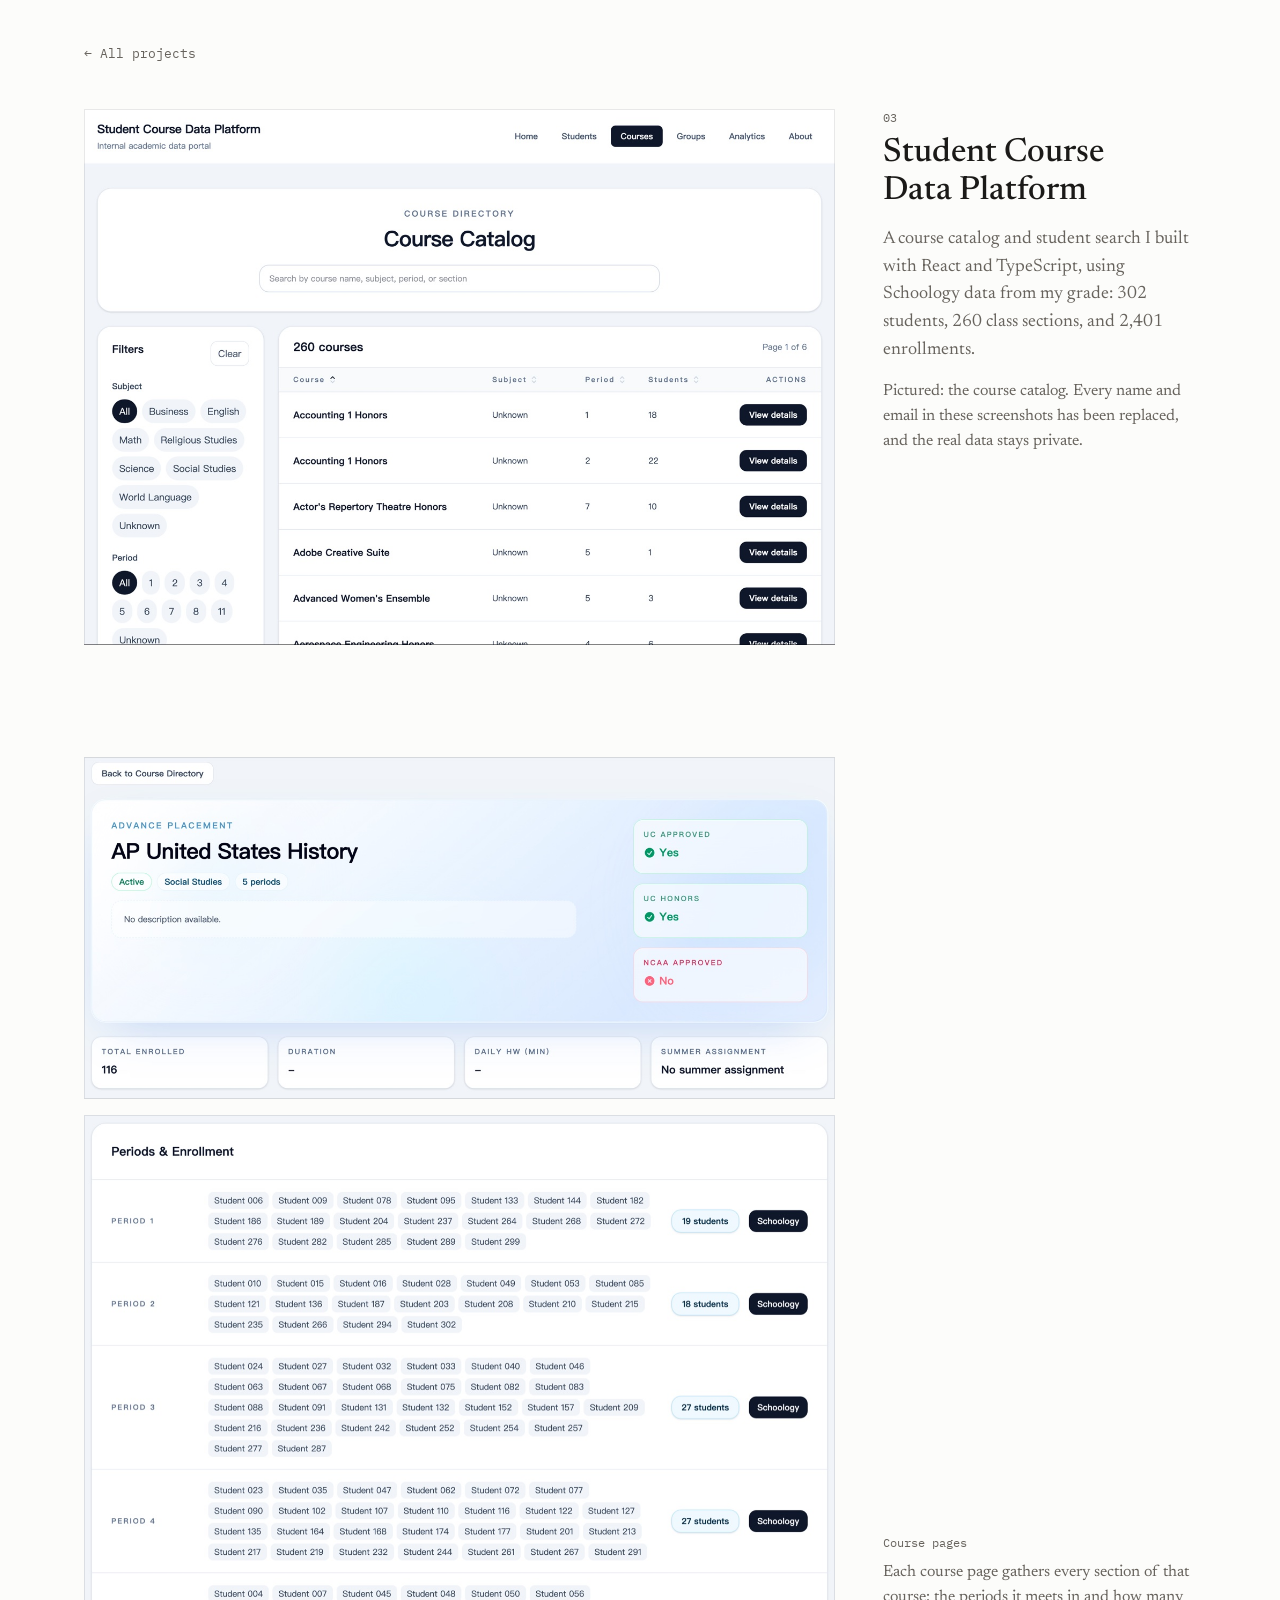
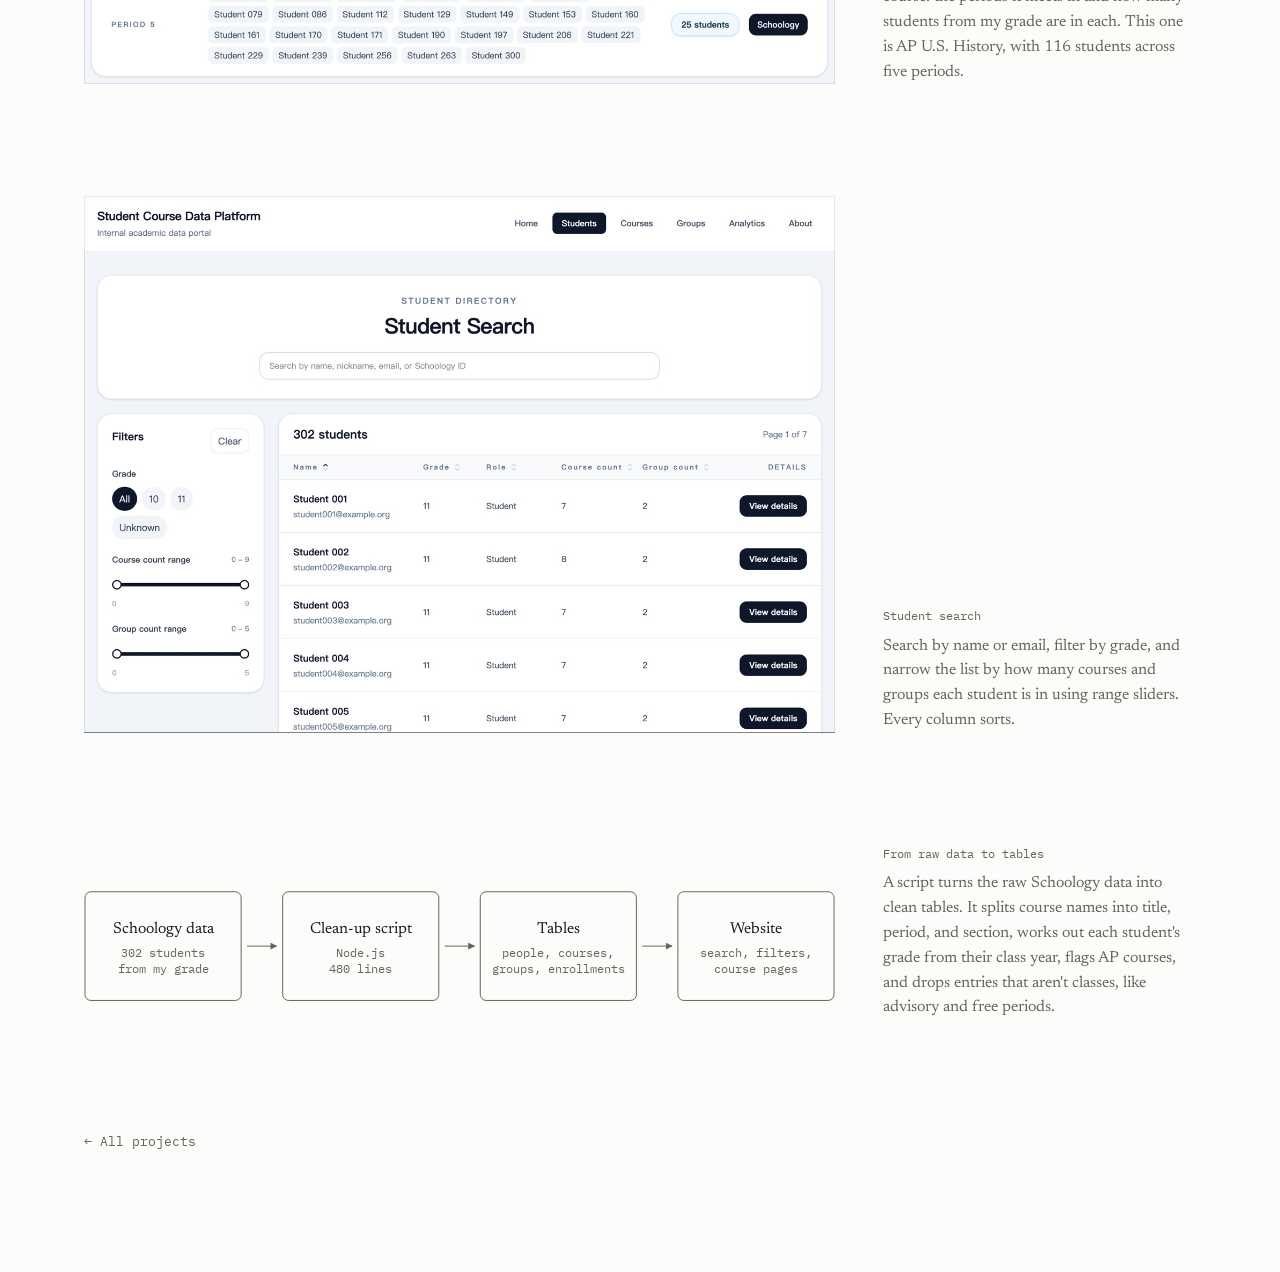
==== course-data-platform.html @ 7111d5cb "Add files via upload" ====
<!doctype html>
<html lang="en">
<head>
  <meta charset="utf-8">
  <meta name="viewport" content="width=device-width, initial-scale=1">
  <title>Student Course Data Platform · Your Name</title>
  <meta name="description" content="A course catalog and student search built with React and TypeScript from my grade's Schoology data.">
  <link rel="preconnect" href="https://fonts.googleapis.com">
  <link rel="preconnect" href="https://fonts.gstatic.com" crossorigin>
  <link rel="stylesheet" href="https://fonts.googleapis.com/css2?family=IBM+Plex+Mono&family=Newsreader:opsz,wght@6..72,400..500&display=swap">
  <link rel="stylesheet" href="style.css">
</head>
<body>
  <main class="page">
    <a class="back" href="index.html">← All projects</a>

    <div class="row first">
      <header class="label">
        <span class="tag">03</span>
        <h1>Student Course Data Platform</h1>
        <p class="summary">A course catalog and student search I built with React and TypeScript, using Schoology data from my grade: 302 students, 260 class sections, and 2,401 enrollments.</p>
        <p>Pictured: the course catalog. Every name and email in these screenshots has been replaced, and the real data stays private.</p>
      </header>
      <div class="media">
        <img class="screen" src="images/course-platform/course-catalog.jpg" width="1400" height="1000" alt="The Course Catalog page: a search box, subject and period filters, and a sortable table of 260 courses with period and student counts.">
      </div>
    </div>

    <figure class="row">
      <div class="media stack">
        <img class="screen" src="images/course-platform/course-page-top.jpg" width="1400" height="638" alt="The course page for AP United States History: AP label, social studies, five periods, UC approval badges, and 116 students enrolled.">
        <img class="screen" src="images/course-platform/course-page-periods.jpg" width="1400" height="1061" alt="Periods and enrollment for the same course: five periods with 19, 18, 27, 27, and 25 students, each student shown as a placeholder name.">
      </div>
      <figcaption class="label">
        <span class="tag">Course pages</span>
        Each course page gathers every section of that course: the periods it meets in and how many students from my grade are in each. This one is AP U.S. History, with 116 students across five periods.
      </figcaption>
    </figure>

    <figure class="row">
      <div class="media"><img class="screen" src="images/course-platform/student-search.jpg" width="1400" height="1000" alt="The Student Search page with placeholder names: grade filter, range sliders for course and group counts, and a sortable table."></div>
      <figcaption class="label">
        <span class="tag">Student search</span>
        Search by name or email, filter by grade, and narrow the list by how many courses and groups each student is in using range sliders. Every column sorts.
      </figcaption>
    </figure>

    <figure class="row">
      <div class="media diagram">
        <svg viewBox="0 0 760 150" role="img" aria-labelledby="pipe-title pipe-desc">
          <title id="pipe-title">From raw data to the website</title>
          <desc id="pipe-desc">Schoology data for 302 students goes through a 480-line Node.js clean-up script, which produces tables of people, courses, groups, and enrollments that the website reads.</desc>
          <defs>
            <marker id="pipe-arrow" viewBox="0 0 10 10" refX="9" refY="5" markerWidth="7" markerHeight="7" orient="auto">
              <path class="dg-head" d="M0 0 L10 5 L0 10 z"/>
            </marker>
          </defs>
          <rect class="dg-box" x="1" y="20" width="158" height="110" rx="6"/>
          <text class="dg-text" x="80" y="62" text-anchor="middle">Schoology data</text>
          <text class="dg-small" x="80" y="86" text-anchor="middle">302 students</text>
          <text class="dg-small" x="80" y="102" text-anchor="middle">from my grade</text>
          <path class="dg-line" d="M165 75 L195 75" marker-end="url(#pipe-arrow)"/>
          <rect class="dg-box" x="201" y="20" width="158" height="110" rx="6"/>
          <text class="dg-text" x="280" y="62" text-anchor="middle">Clean-up script</text>
          <text class="dg-small" x="280" y="86" text-anchor="middle">Node.js</text>
          <text class="dg-small" x="280" y="102" text-anchor="middle">480 lines</text>
          <path class="dg-line" d="M365 75 L395 75" marker-end="url(#pipe-arrow)"/>
          <rect class="dg-box" x="401" y="20" width="158" height="110" rx="6"/>
          <text class="dg-text" x="480" y="62" text-anchor="middle">Tables</text>
          <text class="dg-small" x="480" y="86" text-anchor="middle">people, courses,</text>
          <text class="dg-small" x="480" y="102" text-anchor="middle">groups, enrollments</text>
          <path class="dg-line" d="M565 75 L595 75" marker-end="url(#pipe-arrow)"/>
          <rect class="dg-box" x="601" y="20" width="158" height="110" rx="6"/>
          <text class="dg-text" x="680" y="62" text-anchor="middle">Website</text>
          <text class="dg-small" x="680" y="86" text-anchor="middle">search, filters,</text>
          <text class="dg-small" x="680" y="102" text-anchor="middle">course pages</text>
        </svg>
      </div>
      <figcaption class="label">
        <span class="tag">From raw data to tables</span>
        A script turns the raw Schoology data into clean tables. It splits course names into title, period, and section, works out each student's grade from their class year, flags AP courses, and drops entries that aren't classes, like advisory and free periods.
      </figcaption>
    </figure>

    <nav class="pager" aria-label="Projects">
      <a href="index.html">← All projects</a>
    </nav>
  </main>
</body>
</html>
---- style.css ----
:root {
  --bg: #fcfcfa;
  --text: #1b1a18;
  --muted: #67635d;
  --placeholder: #ecebe6;
  --placeholder-text: #6f6b65;
  --accent: #1d4f91;
  --berry: #c4483f;
  --zone: rgba(29, 79, 145, 0.12);
  --frame: rgba(0, 0, 0, 0.09);
  --serif: "Newsreader", Georgia, "Times New Roman", serif;
  --mono: "IBM Plex Mono", ui-monospace, "SF Mono", Menlo, monospace;
}

@media (prefers-color-scheme: dark) {
  :root {
    --bg: #131312;
    --text: #ecebe7;
    --muted: #a9a59e;
    --placeholder: #232220;
    --placeholder-text: #a09c95;
    --accent: #8fb3ec;
    --berry: #e0675d;
    --zone: rgba(143, 179, 236, 0.16);
    --frame: rgba(255, 255, 255, 0.1);
  }
}

*, *::before, *::after { box-sizing: border-box; }

body {
  margin: 0;
  background: var(--bg);
  color: var(--text);
  font-family: var(--serif);
  font-size: 19px;
  line-height: 1.5;
  -webkit-font-smoothing: antialiased;
}

a { color: inherit; text-decoration-thickness: 1px; text-underline-offset: 3px; }
a:focus-visible { outline: 2px solid var(--accent); outline-offset: 4px; }
img, video, svg { display: block; max-width: 100%; }
img, video { height: auto; }
figure { margin: 0; }

/* Gray box for a photo or video that hasn't been added yet */
.slot {
  display: flex;
  flex-direction: column;
  align-items: center;
  justify-content: center;
  gap: 18px;
  aspect-ratio: 3 / 2;
  padding: 24px;
  background: var(--placeholder);
  font-family: var(--mono);
  font-size: 12px;
  line-height: 1.5;
  text-align: center;
  color: var(--placeholder-text);
}

/* Home: the intro plus five projects, 3 x 2 on desktop, 2 x 3 on tablets, 1 column on phones */

.index {
  display: grid;
  grid-template-columns: repeat(3, minmax(0, 1fr));
  gap: 72px 48px;
  max-width: 1320px;
  margin: 0 auto;
  padding: 56px 64px 120px;
}

.intro p { margin: 0 0 14px; max-width: 21em; }
.intro .hello { margin-bottom: 18px; font-size: 25px; font-weight: 500; line-height: 1.3; }
.intro .contact { margin-top: 28px; font-family: var(--mono); font-size: 13px; line-height: 2; color: var(--muted); }

.project { display: block; text-decoration: none; }
.project .thumb { aspect-ratio: 3 / 2; overflow: hidden; background: var(--placeholder); transition: opacity 0.15s; }
.project .thumb img { width: 100%; height: 100%; object-fit: cover; }
.project:hover .thumb { opacity: 0.85; }
.project .title { display: flex; align-items: baseline; gap: 12px; margin: 16px 0 6px; font-size: 21px; font-weight: 500; line-height: 1.3; }
.project .num { font-family: var(--mono); font-size: 13px; font-weight: 400; color: var(--muted); }
.project:hover .name { text-decoration: underline; text-decoration-thickness: 1px; text-underline-offset: 4px; }
.project .desc { margin: 0; font-size: 17px; line-height: 1.45; color: var(--muted); }

/* Project page: every row is media on the left and a short label beside it */

.page { max-width: 1240px; margin: 0 auto; padding: 40px 64px 120px; }

.back, .pager { font-family: var(--mono); font-size: 13px; }
.back, .pager a { color: var(--muted); text-decoration: none; }
.back:hover, .pager a:hover { color: var(--text); }

.row {
  display: grid;
  grid-template-columns: minmax(0, 2.4fr) minmax(0, 1fr);
  column-gap: 48px;
  align-items: end;
  margin-bottom: 112px;
}
.row .media { grid-column: 1; grid-row: 1; }
.row .label { grid-column: 2; grid-row: 1; }
.row.first { align-items: start; margin-top: 40px; }

.label { max-width: 22em; font-size: 16px; line-height: 1.55; color: var(--muted); }
.label .tag { display: block; margin-bottom: 8px; font-family: var(--mono); font-size: 12px; color: var(--muted); }
.label h1 { margin: 0; font-size: clamp(28px, 2.6vw, 36px); font-weight: 500; line-height: 1.15; color: var(--text); text-wrap: balance; }
.label p { margin: 14px 0 0; }
.label .summary { font-size: 18px; }
.label .links { font-family: var(--mono); font-size: 13px; }
.label .links a { color: var(--text); }

/* Portrait video in the first row: as tall as the screen allows, up to 400px wide */
.row.first.tall-media { grid-template-columns: auto minmax(0, 1fr); }
.vertical { width: min(400px, calc((100vh - 160px) * 9 / 16)); aspect-ratio: 9 / 16; background: var(--placeholder); }

.video-slot { aspect-ratio: 16 / 9; }
.play { display: grid; place-items: center; width: 72px; height: 72px; border-radius: 50%; background: var(--bg); }
.play::before {
  content: "";
  margin-left: 5px;
  border-left: 18px solid var(--text);
  border-top: 11px solid transparent;
  border-bottom: 11px solid transparent;
}

.grid-2 { display: grid; grid-template-columns: repeat(2, minmax(0, 1fr)); gap: 16px; }
.phones { max-width: 560px; }
.narrow { max-width: min(100%, 480px); }
/* Screenshots have pale edges, so give them a hairline frame */
.screen { outline: 1px solid var(--frame); outline-offset: -1px; }
.stack { display: grid; gap: 16px; }
.schematic { width: 722px; background: #fff; }

/* "How it decides" diagram */
.diagram { overflow-x: auto; }
.diagram svg { width: 100%; min-width: 640px; height: auto; }
.dg-belt { fill: var(--placeholder); }
.dg-box { fill: var(--bg); stroke: var(--muted); stroke-width: 1; }
.dg-zone { fill: var(--zone); }
.dg-berry { fill: var(--berry); }
.dg-line { fill: none; stroke: var(--muted); stroke-width: 1; }
.dg-dash { fill: none; stroke: var(--muted); stroke-width: 1; stroke-dasharray: 4 4; }
.dg-trigger { stroke: var(--berry); stroke-width: 2; }
.dg-flap { stroke: var(--text); stroke-width: 4; stroke-linecap: round; }
.dg-head { fill: var(--muted); }
.dg-text { fill: var(--text); font-family: var(--serif); font-size: 16px; }
.dg-small { fill: var(--muted); font-family: var(--mono); font-size: 12px; }

@media (max-width: 1080px) {
  .index { grid-template-columns: repeat(2, minmax(0, 1fr)); gap: 64px 40px; padding: 48px 40px 96px; }
}

@media (max-width: 860px) {
  .page { padding: 28px 22px 80px; }
  .row, .row.first, .row.first.tall-media { grid-template-columns: minmax(0, 1fr); row-gap: 18px; margin-bottom: 72px; }
  .row .media, .row .label { grid-column: 1; grid-row: auto; }
  .row.first { margin-top: 32px; }
  .vertical { width: min(100%, 420px); }
  .grid-2 { gap: 10px; }
}

@media (max-width: 640px) {
  .index { grid-template-columns: minmax(0, 1fr); gap: 56px; padding: 36px 22px 80px; }
}
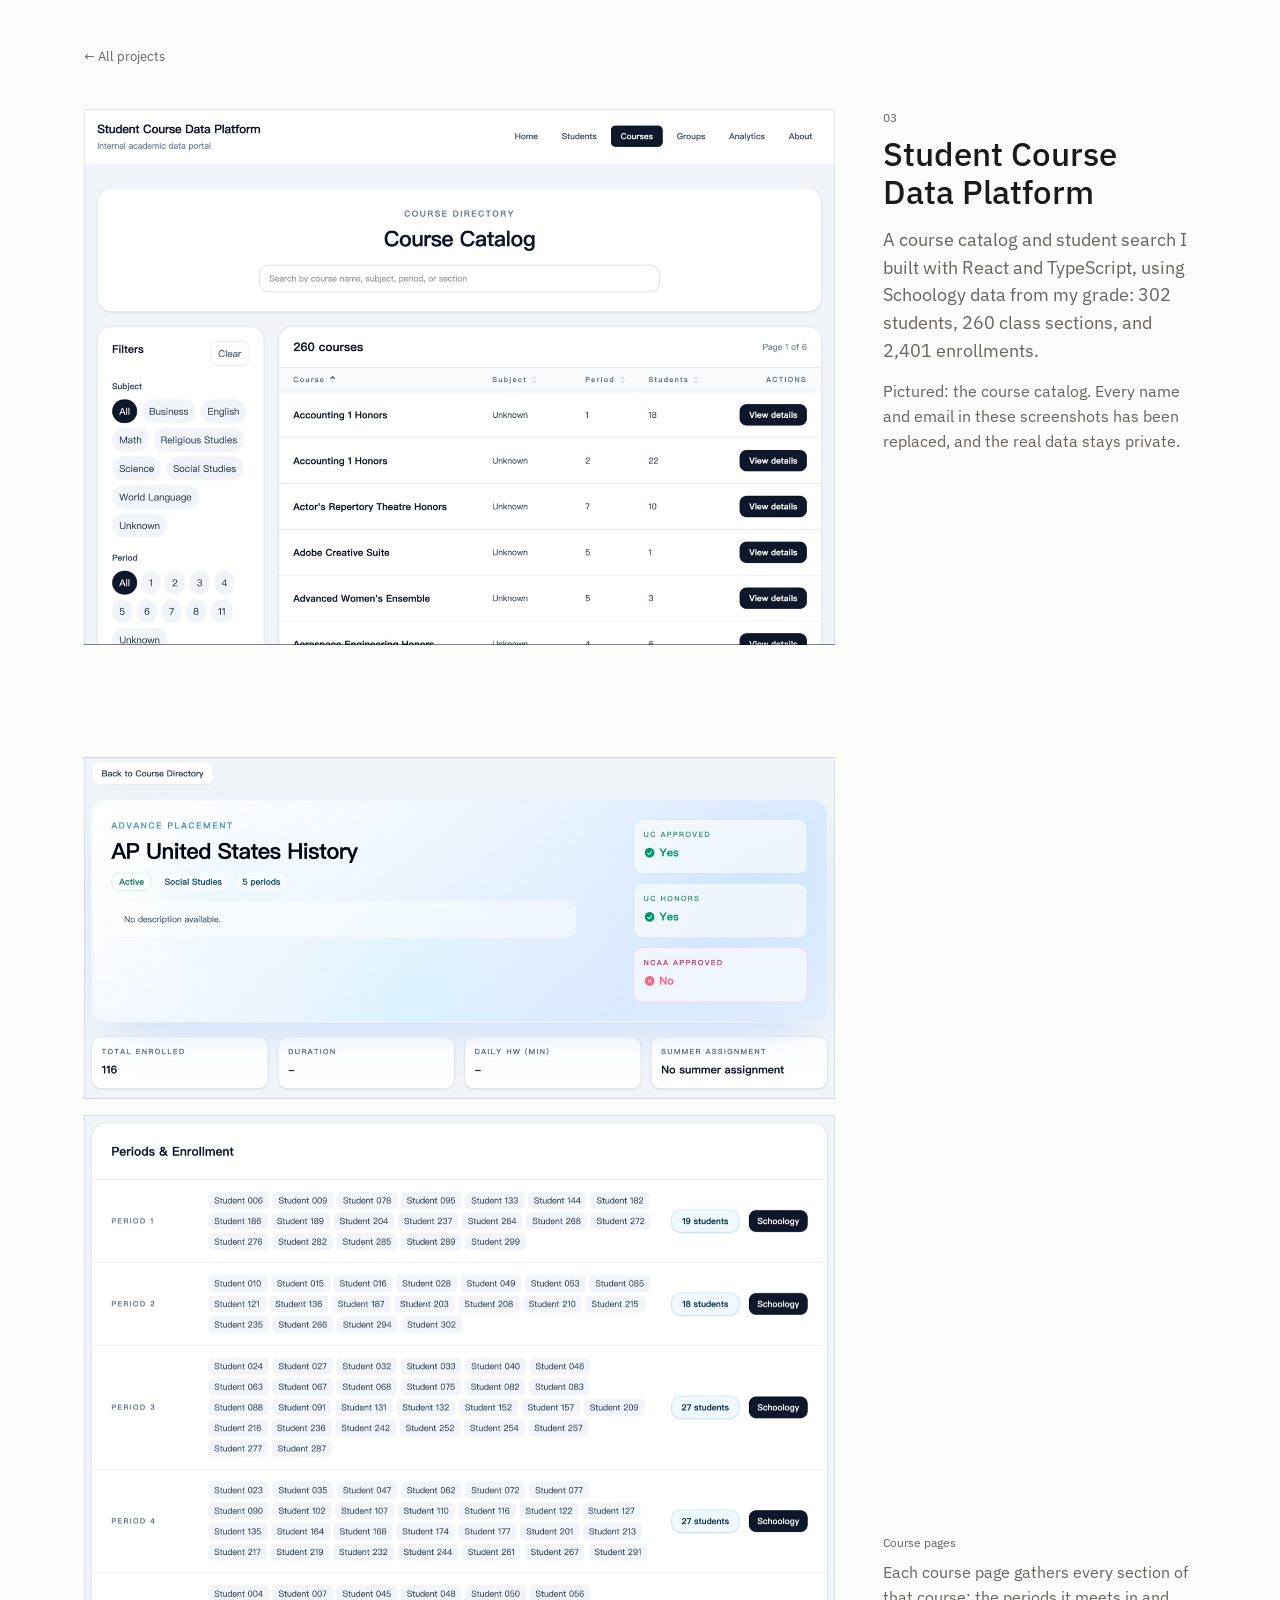
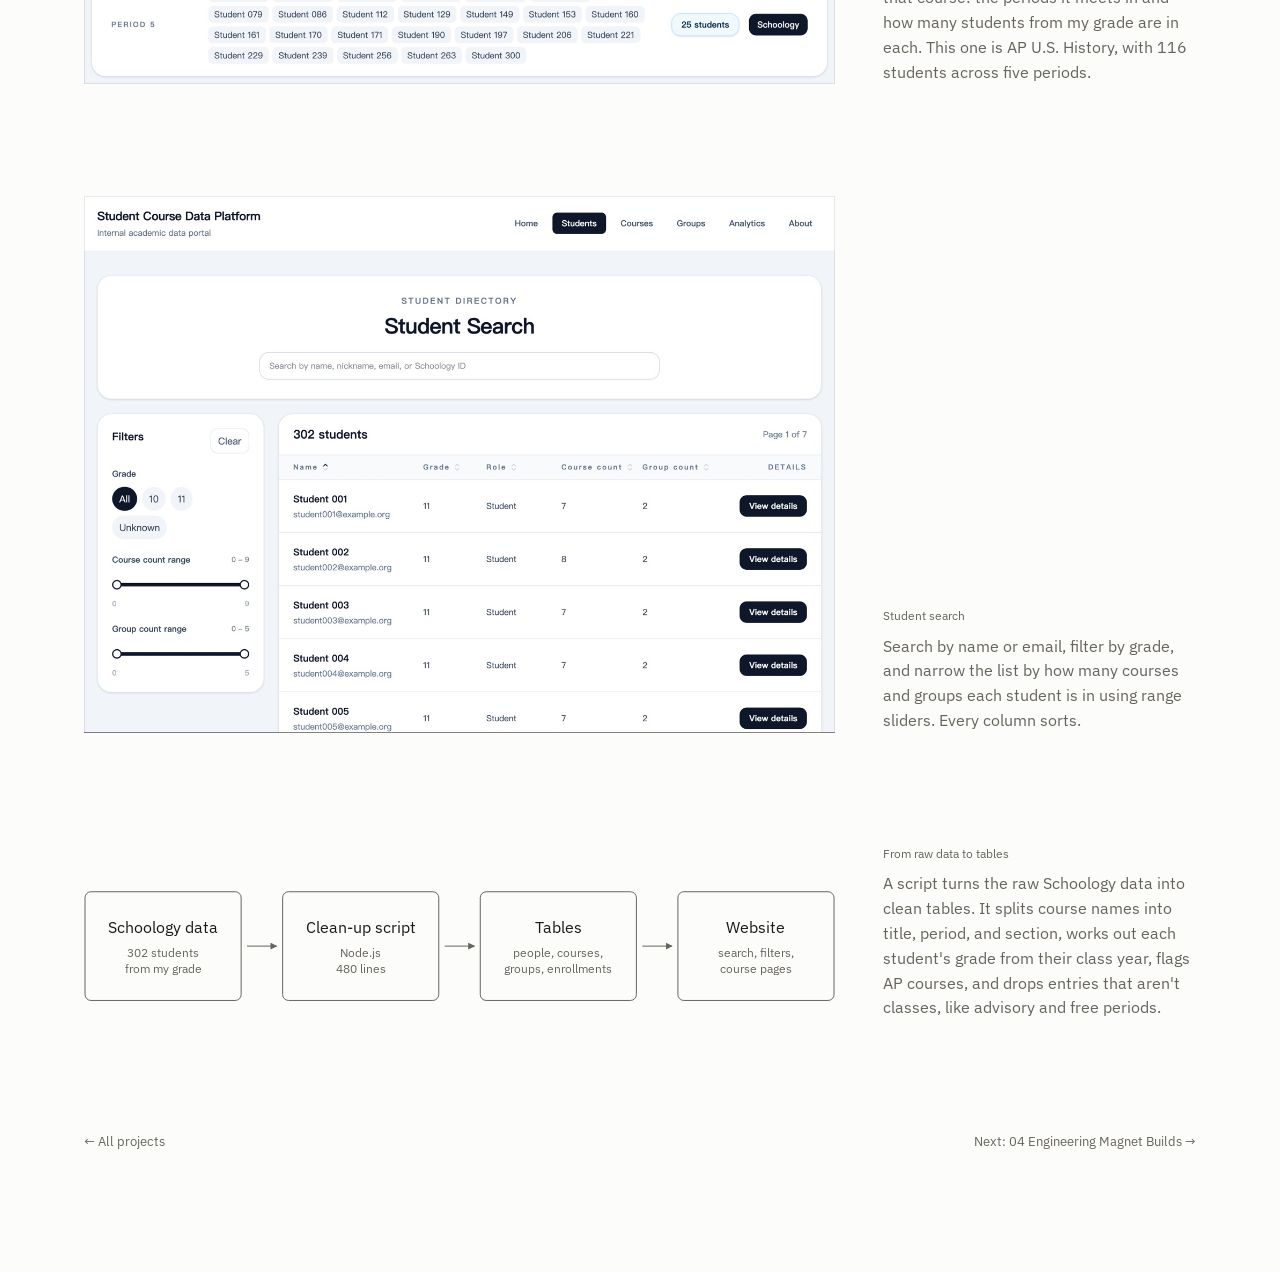
==== commit 713c07d4: "Add files via upload" ====
--- a/course-data-platform.html
+++ b/course-data-platform.html
@@ -3,11 +3,11 @@
 <head>
   <meta charset="utf-8">
   <meta name="viewport" content="width=device-width, initial-scale=1">
-  <title>Student Course Data Platform · Your Name</title>
+  <title>Student Course Data Platform · Andy</title>
   <meta name="description" content="A course catalog and student search built with React and TypeScript from my grade's Schoology data.">
   <link rel="preconnect" href="https://fonts.googleapis.com">
   <link rel="preconnect" href="https://fonts.gstatic.com" crossorigin>
-  <link rel="stylesheet" href="https://fonts.googleapis.com/css2?family=IBM+Plex+Mono&family=Newsreader:opsz,wght@6..72,400..500&display=swap">
+  <link rel="stylesheet" href="https://fonts.googleapis.com/css2?family=IBM+Plex+Sans:wght@400;500&display=swap">
   <link rel="stylesheet" href="style.css">
 </head>
 <body>
@@ -84,6 +84,7 @@
 
     <nav class="pager" aria-label="Projects">
       <a href="index.html">← All projects</a>
+      <a href="engineering-magnet.html">Next: 04 Engineering Magnet Builds →</a>
     </nav>
   </main>
 </body>
--- a/style.css
+++ b/style.css
@@ -8,8 +8,7 @@
   --berry: #c4483f;
   --zone: rgba(29, 79, 145, 0.12);
   --frame: rgba(0, 0, 0, 0.09);
-  --serif: "Newsreader", Georgia, "Times New Roman", serif;
-  --mono: "IBM Plex Mono", ui-monospace, "SF Mono", Menlo, monospace;
+  --sans: "IBM Plex Sans", system-ui, -apple-system, "Segoe UI", "Helvetica Neue", Arial, sans-serif;
 }
 
 @media (prefers-color-scheme: dark) {
@@ -32,7 +31,7 @@
   margin: 0;
   background: var(--bg);
   color: var(--text);
-  font-family: var(--serif);
+  font-family: var(--sans);
   font-size: 19px;
   line-height: 1.5;
   -webkit-font-smoothing: antialiased;
@@ -54,7 +53,6 @@
   aspect-ratio: 3 / 2;
   padding: 24px;
   background: var(--placeholder);
-  font-family: var(--mono);
   font-size: 12px;
   line-height: 1.5;
   text-align: center;
@@ -74,14 +72,14 @@
 
 .intro p { margin: 0 0 14px; max-width: 21em; }
 .intro .hello { margin-bottom: 18px; font-size: 25px; font-weight: 500; line-height: 1.3; }
-.intro .contact { margin-top: 28px; font-family: var(--mono); font-size: 13px; line-height: 2; color: var(--muted); }
+.intro .contact { margin-top: 28px; font-size: 13px; line-height: 2; color: var(--muted); }
 
 .project { display: block; text-decoration: none; }
 .project .thumb { aspect-ratio: 3 / 2; overflow: hidden; background: var(--placeholder); transition: opacity 0.15s; }
 .project .thumb img { width: 100%; height: 100%; object-fit: cover; }
 .project:hover .thumb { opacity: 0.85; }
 .project .title { display: flex; align-items: baseline; gap: 12px; margin: 16px 0 6px; font-size: 21px; font-weight: 500; line-height: 1.3; }
-.project .num { font-family: var(--mono); font-size: 13px; font-weight: 400; color: var(--muted); }
+.project .num { font-size: 13px; font-weight: 400; color: var(--muted); }
 .project:hover .name { text-decoration: underline; text-decoration-thickness: 1px; text-underline-offset: 4px; }
 .project .desc { margin: 0; font-size: 17px; line-height: 1.45; color: var(--muted); }
 
@@ -89,7 +87,8 @@
 
 .page { max-width: 1240px; margin: 0 auto; padding: 40px 64px 120px; }
 
-.back, .pager { font-family: var(--mono); font-size: 13px; }
+.back, .pager { font-size: 13px; }
+.pager { display: flex; flex-wrap: wrap; justify-content: space-between; gap: 12px 24px; }
 .back, .pager a { color: var(--muted); text-decoration: none; }
 .back:hover, .pager a:hover { color: var(--text); }
 
@@ -105,11 +104,11 @@
 .row.first { align-items: start; margin-top: 40px; }
 
 .label { max-width: 22em; font-size: 16px; line-height: 1.55; color: var(--muted); }
-.label .tag { display: block; margin-bottom: 8px; font-family: var(--mono); font-size: 12px; color: var(--muted); }
+.label .tag { display: block; margin-bottom: 8px; font-size: 12px; color: var(--muted); }
 .label h1 { margin: 0; font-size: clamp(28px, 2.6vw, 36px); font-weight: 500; line-height: 1.15; color: var(--text); text-wrap: balance; }
 .label p { margin: 14px 0 0; }
 .label .summary { font-size: 18px; }
-.label .links { font-family: var(--mono); font-size: 13px; }
+.label .links { font-size: 13px; }
 .label .links a { color: var(--text); }
 
 /* Portrait video in the first row: as tall as the screen allows, up to 400px wide */
@@ -146,8 +145,8 @@
 .dg-trigger { stroke: var(--berry); stroke-width: 2; }
 .dg-flap { stroke: var(--text); stroke-width: 4; stroke-linecap: round; }
 .dg-head { fill: var(--muted); }
-.dg-text { fill: var(--text); font-family: var(--serif); font-size: 16px; }
-.dg-small { fill: var(--muted); font-family: var(--mono); font-size: 12px; }
+.dg-text { fill: var(--text); font-size: 16px; }
+.dg-small { fill: var(--muted); font-size: 12px; }
 
 @media (max-width: 1080px) {
   .index { grid-template-columns: repeat(2, minmax(0, 1fr)); gap: 64px 40px; padding: 48px 40px 96px; }
